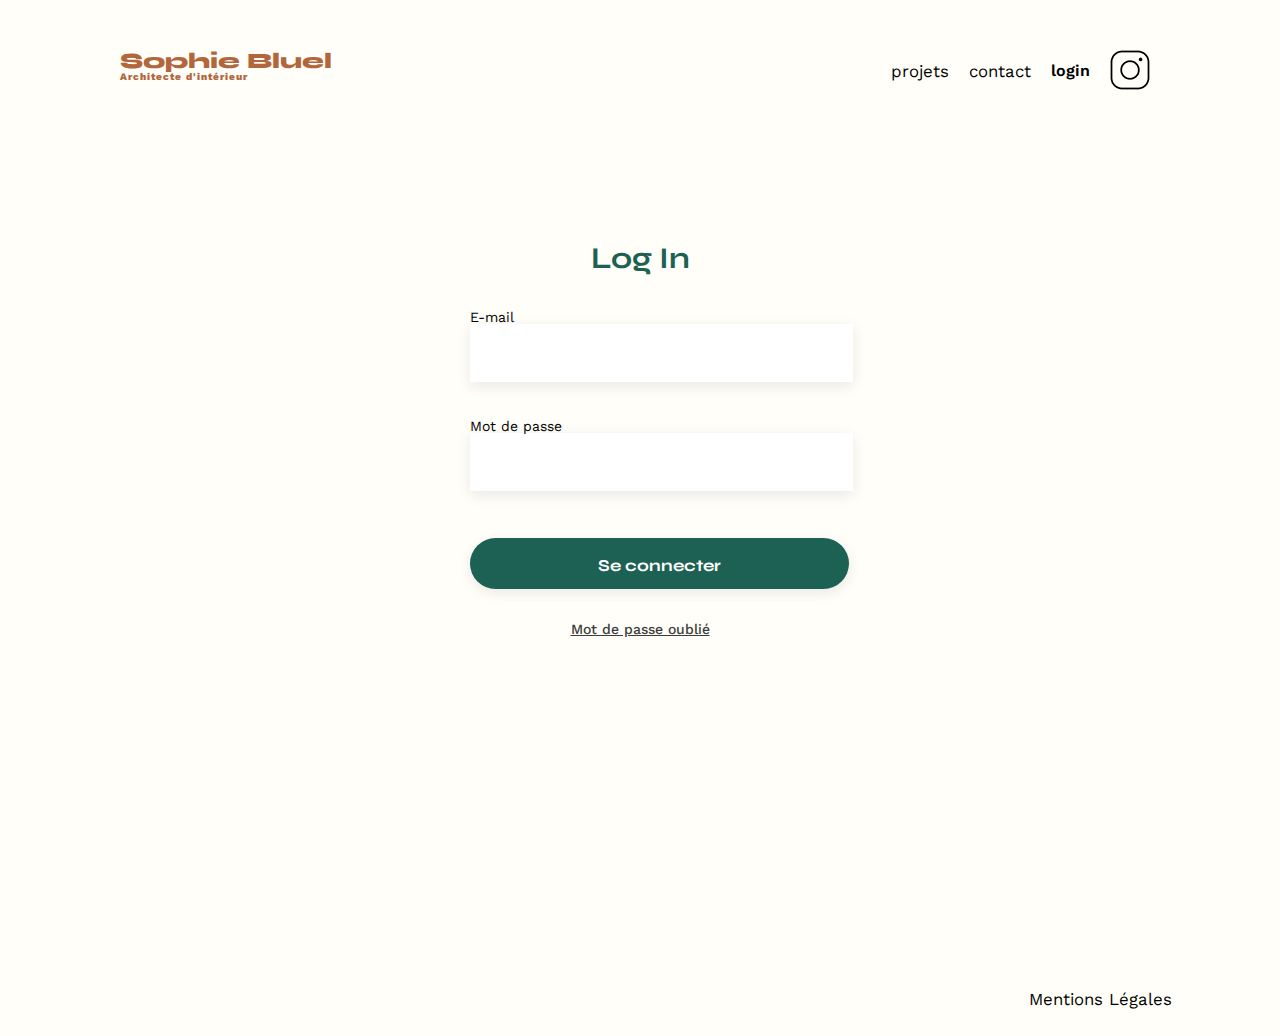
==== FrontEnd/login.html @ db6381c4 "initial commit" ====
<!DOCTYPE html>  
<html lang="fr">
<head>
	<meta charset="UTF-8">
	<title>Sophie Bluel - Architecte d'intérieur</title>
	<meta name="viewport" content="width=device-width, initial-scale=1.0">
	<link rel="preconnect" href="https://fonts.googleapis.com">
	<link rel="preconnect" href="https://fonts.gstatic.com" crossorigin>
	<link href="https://fonts.googleapis.com/css2?family=Syne:wght@700;800&family=Work+Sans&display=swap" rel="stylesheet">
	<meta name="description" content="">
	<link rel="stylesheet" href="./assets/style.css">
	<script src="login.js" defer></script>
</head>
<body>
<header>
	<h1><a href="index.html">Sophie Bluel</a> <span>Architecte d'intérieur</span></h1>
	<nav>
		<ul>
			<li><a href="index.html">projets</a></li>
			<li>contact</li>
			<li id="loginLink">login</li>
			<li><img src="./assets/icons/instagram.png" alt="Instagram"></li>
		</ul>
	</nav>
</header>
<main>
	<section id="login">
		<h2>Log In</h2>
        <label for="email">E-mail</label>
		<input type="email" name="email" id="email">
        <label for="password">Mot de passe</label>
        <input type="password" name="password" id="password">
		<span id="login_error"></span>
        <input type="submit" id="se_connecter" value="Se connecter">
        <a href="">Mot de passe oublié</a>
			
	</section>
	
</main>

<footer>
	<nav>
		<ul>
			<li>Mentions Légales</li>
		</ul>
	</nav>
</footer>
</body>
</html>
---- FrontEnd/assets/style.css ----
/* http://meyerweb.com/eric/tools/css/reset/
   v2.0 | 20110126
   License: none (public domain)
*/ 
 
html, body, div, span, applet, object, iframe,
h1, h2, h3, h4, h5, h6, p, blockquote, pre,
a, abbr, acronym, address, big, cite, code,
del, dfn, em, img, ins, kbd, q, s, samp,
small, strike, strong, sub, sup, tt, var,
b, u, i, center,
dl, dt, dd, ol, ul, li,
fieldset, form, label, legend,
table, caption, tbody, tfoot, thead, tr, th, td,
article, aside, canvas, details, embed,
figure, figcaption, footer, header, hgroup,
menu, nav, output, ruby, section, summary,
time, mark, audio, video {
	margin: 0;
	padding: 0;
	border: 0;
	font-size: 100%;
	font: inherit;
	vertical-align: baseline;
	background-color: #FFFEF8;
}
/* HTML5 display-role reset for older browsers */
article, aside, details, figcaption, figure,
footer, header, hgroup, menu, nav, section {
	display: block;
}
body {
	line-height: 1;
}
ol, ul {
	list-style: none;
}
blockquote, q {
	quotes: none;
}
blockquote:before, blockquote:after,
q:before, q:after {
	content: '';
	content: none;
}
table {
	border-collapse: collapse;
	border-spacing: 0;
}
/** end reset css**/
body {
	max-width: 1140px;
	margin:auto;
	font-family: 'Work Sans' ;
	font-size: 14px;
}
header {
	display: flex;
	justify-content: space-between;
	margin: 50px;
	
}
section {
	margin: 50px 0
}

h1, h1 a{
	display: flex;
	flex-direction: column;
	font-family: 'Syne';
	font-size: 22px;
	font-weight: 800;
	color: #B1663C;
	text-decoration: none;
}

h1 > span {
	font-family: 'Work Sans';
	font-size:10px;
	letter-spacing: 0.1em;
;
}

h2{
	font-family: 'Syne';
	font-weight: 700;
	font-size: 30px;
	color: #1D6154
}
nav ul {
	display: flex;
	align-items: center;
	list-style-type: none;

}
nav li {
	padding: 0 10px;
	font-size: 1.2em;
}

li:hover {
	color: #B1663C;
}
#introduction {
	display: flex;
	align-items: center;
}
#introduction figure {
	flex: 1
}
#introduction img {
	display: block;
	margin: auto;
	width: 80%;
}

#introduction article {
	flex: 1
}
#introduction h2 {
	margin-bottom: 1em;
}

#introduction p {
	margin-bottom: 0.5em;
}
#portfolio h2 {
	text-align: center;
	margin-bottom: 1em;
}
.gallery {
	width: 100%;
	display: grid;
	grid-template-columns: 1fr 1fr 1fr;
	grid-column-gap: 20px;
	grid-row-gap: 20px;
}

.gallery img {
	width: 100%;

}
#contact {
	width: 50%;
margin: auto;
}
#contact > * {
	text-align: center;

}
#contact h2{
	margin-bottom: 20px;
}
#contact form {
	text-align: left;
	margin-top:30px;
	display: flex;
	flex-direction: column;
}

#contact input {
	height: 50px;
	font-size: 1.2em;
	border: none;
	box-shadow: 0px 4px 14px rgba(0, 0, 0, 0.09);
}
#contact label {
	margin: 2em 0 1em 0;
}
#contact textarea {
	border: none;
	box-shadow: 0px 4px 14px rgba(0, 0, 0, 0.09);
}

input[type="submit"]{
	font-family: 'Syne';
	font-weight: 700;
	color: white;
	background-color: #1D6154;
	margin : 2em auto ;
	width: 180px;
	text-align: center;
	border-radius: 60px ;
}

footer nav ul {
	display: flex;
	justify-content: flex-end;
	margin: 2em
}

.filter {
	display: flex;
	flex-direction: row;
	gap: 20px;
	justify-content: center;	
}

.filter a {
	display: flex;
	justify-content: center;
    align-items: center;
    flex-wrap: wrap;
	font-size: 16px;
	margin-left: 5px;
	border-radius: 60px;
	border: 1px solid #1D6154;
	font-weight: 700;
	height: 37px;
	padding: 0 10px 0 10px;
	margin-bottom: 51px;
	font-family: 'Syne';
	text-decoration: none;
	color: #1D6154;
	cursor: pointer;
}

.filter .selected {
	background: #1D6154;
	color: #FFF;
}

#login h2 {
	margin-top: 150px;
	display: flex;
	justify-content: center;
}

#login label {
	display: flex;
	margin-left: 400px;
	margin-top: 37px;
}

#login input {
	display: flex;
	padding-top: 6px;
	margin-left: 400px;
	height: 50px;
	font-size: 1.2em;
	border: none;
	box-shadow: 0px 4px 14px rgba(0, 0, 0, 0.09);
	width: 379px;
	height: 51px;
}

#login #se_connecter {
	margin-top: 47px;
	display: flex;
	align-items: center;
	justify-content: center;
	cursor: pointer;
}

#login a {
	display: flex;
	justify-content: center;
	color: #3d3d3d;
	font-weight: 500;
	margin-bottom: 355px;
}

header ul a {
	text-decoration: none;
	color: black;
}

#loginLink {
	font-size: 16px;
	font-weight: 600;
}

#login_error {
	padding-top: 47px;
	display: flex;
	align-items: center;
	justify-content: center;
	color: #B1663C;
	font-size: 16px;
	font-weight: 800;
	display: none;
}

.bandeau_edition {
	display: flex;
	justify-content: center;
	align-items: center;
	height: 50px;
	background-color: black;
	color: white;
	width: 100%;
	position: fixed;
	top: 0;
	left: 0;
	margin-bottom: 50px;
}

.bandeau_edition .fa-regular {
	background-color: black;
	color: white;
	display: flex;
	justify-content: center;
	margin-right: 11px;
}

#edition {
	display: none;
}

h2 #modif_projet {
	color : black;
	font-size: 14px;
	font-weight: 400;
	margin-left: 31px;
	display: none;
	text-decoration: none;
	font-family: 'Work Sans';
}

#modif_projet .fa-regular {
	margin-right: 10px;
}


/**MODALE**/
#modal1, #modal2 {
	position: fixed;
	left: 0;
	top: 0;
	width: 100%;
	height: 100%;
	background: rgba(0,0,0,0.3);
	display: flex;
	align-items: center;
	justify-content: center;
}

.modal-wrapper,.modal-wrapper-new  {
	display: flex;
	justify-content: end;
	width: 630px;
	height: 688px;
	border-radius: 10px;
	background-color: white;
	flex-direction: column;
	justify-content: flex-start;
	margin-top: 10px;
}


.title {
    width: 100%;
    height: 40px;
	background-color: white;
}

.js-modal-close-new {
	background-color: white;
	border: none;
	margin-top: 26px;
	margin-right: 30px;
	position: absolute;
	cursor: pointer;
	font-size: 18px;
}

.top1 {
	display: flex;
	justify-content: flex-end;
	margin-top: 10px;
	background-color: white;
}

.js-modal-close-1 {
	background-color: white;
	border: none;
	margin-top: 26px;
	margin-right: 30px;
	cursor: pointer;
	font-size: 18px;
}

.js-modal-close-new {
	position:relative;
}

.modal-wrapper h3 {
	position: absolute;
	height: 30px;
	margin-top: 10px;
	display: flex;
	justify-content: center;
	font-size: 26px;
	width: 630px;
	background-color: white;
}

.modal-wrapper-new h3{
	justify-content: center;
	font-size: 26px;
	width: 630px;
	display: flex;
	margin-top: 10px;
	background-color: white;
}

.modal-gallery {
	padding: 1px 99px 36px 105px;
	display: grid;
	grid-template-columns: repeat(5, 1fr);
	column-gap: 9px;
	border-radius: 10px;
	background-color: white;
}

.modal-gallery figure {
	position: relative;
	Width: 78.63px;
	Height: 139.87px;
	background-color: white;
}
.modal-gallery img{
	width: 76.61px;
	height: 102.57px;
	margin-top: 35px;
}

.modal-gallery figcaption{
	display:none;
}

.fa-trash-can {
	display: flex;
	justify-content: center;
	align-items: center;
	font-size: 9px;
	color: white;
	width: 17px;
	height: 17px;
	background-color: black;
	border-radius: 2px;
	position: relative;
	bottom: 98px;
	left: 54.14px;
	cursor: pointer;
}

#separation1 {
	display: flex;
	background-color: #b3b3b3;
	height: 1px;
	width: 420px;
	margin-left: 105px;
}

#separation2 {
	display: flex;
	background-color: #b3b3b3;
	height: 1px;
	width: 420px;
	margin-top: 47px;
	}

#ajout_projet {
	display: flex;
	justify-content: center;
	align-items: center;
	margin-top: 38px;
	margin-left: 195px;
	background: #1D6154;
	border-radius: 60px;
	color: white;
	font-family: 'Syne';
	font-weight: 700;
	font-size: 14px;
	border: none;
	width: 237px;
	height: 36px;
	cursor: pointer;
	text-decoration: none;
}

.modal-back {
	background-color: white;
	border: none;
	margin-top: 26px;
	margin-left: 30px;
	height: 24px;
}

.top {
	display:flex;
	justify-content: space-between;
	margin-top: 10px;
	background-color: white;
}

.modal-back .fa-solid {
	display: flex;
	cursor: pointer;
	font-size: 21px;
	background-color: white;
}

.modal-new-photo {
	display: flex;
	width: 420px;
	height: 169px;
	margin: 36px 0 9px 0;
	background-color: #E8F1F7;
	border-radius: 3px;
	margin-bottom: 30px;
	flex-direction: column;
	align-items: center;
}

.modal-new-photo-form {
	display: flex;
	width: 420px;
	flex-direction: column;
	background-color: white;
}

.form {
	width: 630px;
	display: flex;
	justify-content: center;
	align-items: center;
	flex-direction: column;
	background-color: white;
}

.input-titre {
	margin-top: 10px;
	margin-bottom: 21px;
	height: 51px;
	border: none;
	box-shadow: 0px 4px 14px rgba(0, 0, 0, 0.09);
	background-color: white;
}

.select-category {
	margin-top: 10px;
	height: 51px;
	border: none;
	box-shadow: 0px 4px 14px rgba(0, 0, 0, 0.09);
	background-color: white;
}

.button-submit {
	margin-top: 32px;
	border-radius: 60px;
	border: none;
	height: 36px;
	width: 237px;
	color: white;
	background-color: #A7A7A7;
	margin-left: 80px;
	font-family: "Syne";
	font-size: 14px;
}

.modal-new-photo-form label,
.modal-new-photo-form div,
.top div,
.top i {
	background-color: white;
}

.fa-image {
	font-size: 76px;
	color: #B9C5CC;
	display: flex;
	justify-content: center;
	margin-top: 13px;
	width: 100%;
	background-color: #E8F1F6;
}

.button-add-photo {
	border-radius: 60px;
	background-color: #CBD6DC;
	border: none;
	height: 36px;
	width: 173px;
	color: #306685;
	font-size: 14px;
	margin-top: 6px;
	cursor: pointer;
}

.precision {
	background-color: #E8F1F7;
	font-size: 10px;
	display: flex;
	justify-content: center;
	margin-top: 7px;
	font-family: "Work Sans";
}

.picture-selection{
	background-color: #E8F1F6;
}

#picture-preview {
	display: none;
	max-width: 129px;
	max-height: 193px;
}
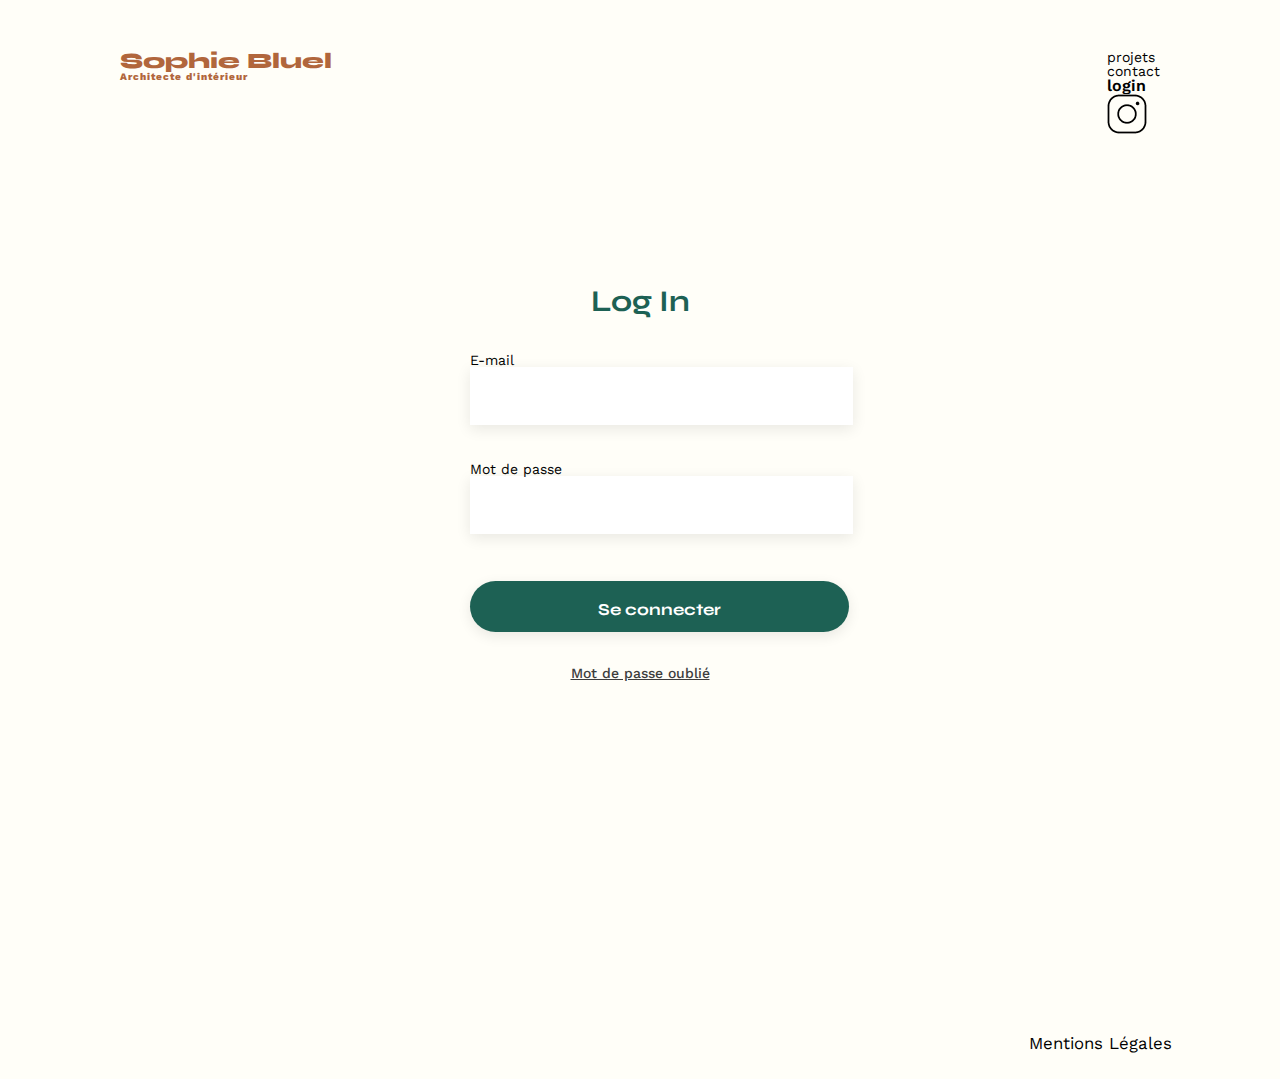
==== commit b28fcee6: "last" ====
--- a/FrontEnd/login.html
+++ b/FrontEnd/login.html
@@ -1,49 +1,58 @@
 <!DOCTYPE html>  
 <html lang="fr">
 <head>
-	<meta charset="UTF-8">
-	<title>Sophie Bluel - Architecte d'intérieur</title>
-	<meta name="viewport" content="width=device-width, initial-scale=1.0">
-	<link rel="preconnect" href="https://fonts.googleapis.com">
+	<meta charset="UTF-8"> 
+	<title>Sophie Bluel - Architecte d'intérieur</title> 
+	<meta name="viewport" content="width=device-width, initial-scale=1.0"> 
+		<link rel="preconnect" href="https://fonts.googleapis.com">
 	<link rel="preconnect" href="https://fonts.gstatic.com" crossorigin>
-	<link href="https://fonts.googleapis.com/css2?family=Syne:wght@700;800&family=Work+Sans&display=swap" rel="stylesheet">
-	<meta name="description" content="">
+	
+		<link href="https://fonts.googleapis.com/css2?family=Syne:wght@700;800&family=Work+Sans&display=swap" rel="stylesheet">
+	
+		<meta name="description" content="">
+	
+	
 	<link rel="stylesheet" href="./assets/style.css">
+	
+	<!-- Inclusion du script JavaScript pour la gestion du login avec l'attribut defer pour le charger après le contenu HTML -->
 	<script src="login.js" defer></script>
 </head>
 <body>
-<header>
-	<h1><a href="index.html">Sophie Bluel</a> <span>Architecte d'intérieur</span></h1>
-	<nav>
-		<ul>
-			<li><a href="index.html">projets</a></li>
-			<li>contact</li>
-			<li id="loginLink">login</li>
-			<li><img src="./assets/icons/instagram.png" alt="Instagram"></li>
-		</ul>
-	</nav>
-</header>
-<main>
-	<section id="login">
-		<h2>Log In</h2>
-        <label for="email">E-mail</label>
-		<input type="email" name="email" id="email">
-        <label for="password">Mot de passe</label>
-        <input type="password" name="password" id="password">
-		<span id="login_error"></span>
-        <input type="submit" id="se_connecter" value="Se connecter">
-        <a href="">Mot de passe oublié</a>
+	<!-- En-tête de la page contenant le titre et le menu de navigation -->
+	<header>
+		<h1><a href="index.html">Sophie Bluel</a> <span>Architecte d'intérieur</span></h1> 
+			<ul>
+				<li><a href="index.html">projets</a></li> 
+				<li>contact</li> 
+				<li id="loginLink">login</li> 
+				<li><img src="./assets/icons/instagram.png" alt="Instagram"></li> 
+			</ul>
+		</nav>
+	</header>
+
+	<main>
+		<!-- Section de connexion -->
+		<section id="login">
+			<h2>Log In</h2> 
+			<label for="email">E-mail</label> 
+			<input type="email" name="email" id="email"> 
 			
-	</section>
-	
-</main>
+			<label for="password">Mot de passe</label> 
+			<input type="password" name="password" id="password"> 
+			
+			<span id="login_error"></span> 
+			
+			<input type="submit" id="se_connecter" value="Se connecter">
+			<a href="">Mot de passe oublié</a>
+		</section>
+	</main>
 
-<footer>
-	<nav>
-		<ul>
-			<li>Mentions Légales</li>
-		</ul>
-	</nav>
-</footer>
+		<footer>
+		<nav>
+			<ul>
+				<li>Mentions Légales</li> 
+			</ul>
+		</nav>
+	</footer>
 </body>
-</html>+</html>
--- a/FrontEnd/assets/style.css
+++ b/FrontEnd/assets/style.css
@@ -1,609 +1,686 @@
 /* http://meyerweb.com/eric/tools/css/reset/
    v2.0 | 20110126
    License: none (public domain)
-*/ 
- 
-html, body, div, span, applet, object, iframe,
-h1, h2, h3, h4, h5, h6, p, blockquote, pre,
-a, abbr, acronym, address, big, cite, code,
-del, dfn, em, img, ins, kbd, q, s, samp,
-small, strike, strong, sub, sup, tt, var,
-b, u, i, center,
-dl, dt, dd, ol, ul, li,
-fieldset, form, label, legend,
-table, caption, tbody, tfoot, thead, tr, th, td,
-article, aside, canvas, details, embed,
-figure, figcaption, footer, header, hgroup,
-menu, nav, output, ruby, section, summary,
-time, mark, audio, video {
-	margin: 0;
-	padding: 0;
-	border: 0;
-	font-size: 100%;
-	font: inherit;
-	vertical-align: baseline;
-	background-color: #FFFEF8;
+*/
+
+html,
+body,
+div,
+span,
+applet,
+object,
+iframe,
+h1,
+h2,
+h3,
+h4,
+h5,
+h6,
+p,
+blockquote,
+pre,
+a,
+abbr,
+acronym,
+address,
+big,
+cite,
+code,
+del,
+dfn,
+em,
+img,
+ins,
+kbd,
+q,
+s,
+samp,
+small,
+strike,
+strong,
+sub,
+sup,
+tt,
+var,
+b,
+u,
+i,
+center,
+dl,
+dt,
+dd,
+ol,
+ul,
+li,
+fieldset,
+form,
+label,
+legend,
+table,
+caption,
+tbody,
+tfoot,
+thead,
+tr,
+th,
+td,
+article,
+aside,
+canvas,
+details,
+embed,
+figure,
+figcaption,
+footer,
+header,
+hgroup,
+menu,
+nav,
+output,
+ruby,
+section,
+summary,
+time,
+mark,
+audio,
+video {
+  margin: 0;
+  padding: 0;
+  border: 0;
+  font-size: 100%;
+  font: inherit;
+  vertical-align: baseline;
+  background-color: #fffef8;
 }
 /* HTML5 display-role reset for older browsers */
-article, aside, details, figcaption, figure,
-footer, header, hgroup, menu, nav, section {
-	display: block;
+article,
+aside,
+details,
+figcaption,
+figure,
+footer,
+header,
+hgroup,
+menu,
+nav,
+section {
+  display: block;
 }
 body {
-	line-height: 1;
-}
-ol, ul {
-	list-style: none;
-}
-blockquote, q {
-	quotes: none;
-}
-blockquote:before, blockquote:after,
-q:before, q:after {
-	content: '';
-	content: none;
+  line-height: 1;
+}
+ol,
+ul {
+  list-style: none;
+}
+blockquote,
+q {
+  quotes: none;
+}
+blockquote:before,
+blockquote:after,
+q:before,
+q:after {
+  content: "";
+  content: none;
 }
 table {
-	border-collapse: collapse;
-	border-spacing: 0;
+  border-collapse: collapse;
+  border-spacing: 0;
 }
 /** end reset css**/
 body {
-	max-width: 1140px;
-	margin:auto;
-	font-family: 'Work Sans' ;
-	font-size: 14px;
+  max-width: 1140px;
+  margin: auto;
+  font-family: "Work Sans";
+  font-size: 14px;
 }
 header {
-	display: flex;
-	justify-content: space-between;
-	margin: 50px;
-	
+  display: flex;
+  justify-content: space-between;
+  margin: 50px;
 }
 section {
-	margin: 50px 0
-}
-
-h1, h1 a{
-	display: flex;
-	flex-direction: column;
-	font-family: 'Syne';
-	font-size: 22px;
-	font-weight: 800;
-	color: #B1663C;
-	text-decoration: none;
+  margin: 50px 0;
+}
+
+h1,
+h1 a {
+  display: flex;
+  flex-direction: column;
+  font-family: "Syne";
+  font-size: 22px;
+  font-weight: 800;
+  color: #b1663c;
+  text-decoration: none;
 }
 
 h1 > span {
-	font-family: 'Work Sans';
-	font-size:10px;
-	letter-spacing: 0.1em;
-;
-}
-
-h2{
-	font-family: 'Syne';
-	font-weight: 700;
-	font-size: 30px;
-	color: #1D6154
+  font-family: "Work Sans";
+  font-size: 10px;
+  letter-spacing: 0.1em;
+}
+
+h2 {
+  font-family: "Syne";
+  font-weight: 700;
+  font-size: 30px;
+  color: #1d6154;
 }
 nav ul {
-	display: flex;
-	align-items: center;
-	list-style-type: none;
-
+  display: flex;
+  align-items: center;
+  list-style-type: none;
 }
 nav li {
-	padding: 0 10px;
-	font-size: 1.2em;
+  padding: 0 10px;
+  font-size: 1.2em;
 }
 
 li:hover {
-	color: #B1663C;
+  color: #b1663c;
 }
 #introduction {
-	display: flex;
-	align-items: center;
+  display: flex;
+  align-items: center;
 }
 #introduction figure {
-	flex: 1
+  flex: 1;
 }
 #introduction img {
-	display: block;
-	margin: auto;
-	width: 80%;
+  display: block;
+  margin: auto;
+  width: 80%;
 }
 
 #introduction article {
-	flex: 1
+  flex: 1;
 }
 #introduction h2 {
-	margin-bottom: 1em;
+  margin-bottom: 1em;
 }
 
 #introduction p {
-	margin-bottom: 0.5em;
+  margin-bottom: 0.5em;
 }
 #portfolio h2 {
-	text-align: center;
-	margin-bottom: 1em;
+  text-align: center;
+  margin-bottom: 1em;
 }
 .gallery {
-	width: 100%;
-	display: grid;
-	grid-template-columns: 1fr 1fr 1fr;
-	grid-column-gap: 20px;
-	grid-row-gap: 20px;
+  width: 100%;
+  display: grid;
+  grid-template-columns: 1fr 1fr 1fr;
+  grid-column-gap: 20px;
+  grid-row-gap: 20px;
 }
 
 .gallery img {
-	width: 100%;
-
+  width: 100%;
 }
 #contact {
-	width: 50%;
-margin: auto;
+  width: 50%;
+  margin: auto;
 }
 #contact > * {
-	text-align: center;
-
-}
-#contact h2{
-	margin-bottom: 20px;
+  text-align: center;
+}
+#contact h2 {
+  margin-bottom: 20px;
 }
 #contact form {
-	text-align: left;
-	margin-top:30px;
-	display: flex;
-	flex-direction: column;
+  text-align: left;
+  margin-top: 30px;
+  display: flex;
+  flex-direction: column;
 }
 
 #contact input {
-	height: 50px;
-	font-size: 1.2em;
-	border: none;
-	box-shadow: 0px 4px 14px rgba(0, 0, 0, 0.09);
+  height: 50px;
+  font-size: 1.2em;
+  border: none;
+  box-shadow: 0px 4px 14px rgba(0, 0, 0, 0.09);
 }
 #contact label {
-	margin: 2em 0 1em 0;
+  margin: 2em 0 1em 0;
 }
 #contact textarea {
-	border: none;
-	box-shadow: 0px 4px 14px rgba(0, 0, 0, 0.09);
-}
-
-input[type="submit"]{
-	font-family: 'Syne';
-	font-weight: 700;
-	color: white;
-	background-color: #1D6154;
-	margin : 2em auto ;
-	width: 180px;
-	text-align: center;
-	border-radius: 60px ;
+  border: none;
+  box-shadow: 0px 4px 14px rgba(0, 0, 0, 0.09);
+}
+
+input[type="submit"] {
+  font-family: "Syne";
+  font-weight: 700;
+  color: white;
+  background-color: #1d6154;
+  margin: 2em auto;
+  width: 180px;
+  text-align: center;
+  border-radius: 60px;
 }
 
 footer nav ul {
-	display: flex;
-	justify-content: flex-end;
-	margin: 2em
+  display: flex;
+  justify-content: flex-end;
+  margin: 2em;
 }
 
 .filter {
-	display: flex;
-	flex-direction: row;
-	gap: 20px;
-	justify-content: center;	
+  display: flex;
+  flex-direction: row;
+  gap: 20px;
+  justify-content: center;
 }
 
 .filter a {
-	display: flex;
-	justify-content: center;
-    align-items: center;
-    flex-wrap: wrap;
-	font-size: 16px;
-	margin-left: 5px;
-	border-radius: 60px;
-	border: 1px solid #1D6154;
-	font-weight: 700;
-	height: 37px;
-	padding: 0 10px 0 10px;
-	margin-bottom: 51px;
-	font-family: 'Syne';
-	text-decoration: none;
-	color: #1D6154;
-	cursor: pointer;
+  display: flex;
+  justify-content: center;
+  align-items: center;
+  flex-wrap: wrap;
+  font-size: 16px;
+  margin-left: 5px;
+  border-radius: 60px;
+  border: 1px solid #1d6154;
+  font-weight: 700;
+  height: 37px;
+  padding: 0 10px 0 10px;
+  margin-bottom: 51px;
+  font-family: "Syne";
+  text-decoration: none;
+  color: #1d6154;
+  cursor: pointer;
 }
 
 .filter .selected {
-	background: #1D6154;
-	color: #FFF;
+  background: #1d6154;
+  color: #fff;
 }
 
 #login h2 {
-	margin-top: 150px;
-	display: flex;
-	justify-content: center;
+  margin-top: 150px;
+  display: flex;
+  justify-content: center;
 }
 
 #login label {
-	display: flex;
-	margin-left: 400px;
-	margin-top: 37px;
+  display: flex;
+  margin-left: 400px;
+  margin-top: 37px;
 }
 
 #login input {
-	display: flex;
-	padding-top: 6px;
-	margin-left: 400px;
-	height: 50px;
-	font-size: 1.2em;
-	border: none;
-	box-shadow: 0px 4px 14px rgba(0, 0, 0, 0.09);
-	width: 379px;
-	height: 51px;
+  display: flex;
+  padding-top: 6px;
+  margin-left: 400px;
+  height: 50px;
+  font-size: 1.2em;
+  border: none;
+  box-shadow: 0px 4px 14px rgba(0, 0, 0, 0.09);
+  width: 379px;
+  height: 51px;
 }
 
 #login #se_connecter {
-	margin-top: 47px;
-	display: flex;
-	align-items: center;
-	justify-content: center;
-	cursor: pointer;
+  margin-top: 47px;
+  display: flex;
+  align-items: center;
+  justify-content: center;
+  cursor: pointer;
 }
 
 #login a {
-	display: flex;
-	justify-content: center;
-	color: #3d3d3d;
-	font-weight: 500;
-	margin-bottom: 355px;
+  display: flex;
+  justify-content: center;
+  color: #3d3d3d;
+  font-weight: 500;
+  margin-bottom: 355px;
 }
 
 header ul a {
-	text-decoration: none;
-	color: black;
+  text-decoration: none;
+  color: black;
 }
 
 #loginLink {
-	font-size: 16px;
-	font-weight: 600;
+  font-size: 16px;
+  font-weight: 600;
 }
 
 #login_error {
-	padding-top: 47px;
-	display: flex;
-	align-items: center;
-	justify-content: center;
-	color: #B1663C;
-	font-size: 16px;
-	font-weight: 800;
-	display: none;
+  padding-top: 47px;
+  display: flex;
+  align-items: center;
+  justify-content: center;
+  color: #b1663c;
+  font-size: 16px;
+  font-weight: 800;
+  display: none;
 }
 
 .bandeau_edition {
-	display: flex;
-	justify-content: center;
-	align-items: center;
-	height: 50px;
-	background-color: black;
-	color: white;
-	width: 100%;
-	position: fixed;
-	top: 0;
-	left: 0;
-	margin-bottom: 50px;
+  display: flex;
+  justify-content: center;
+  align-items: center;
+  height: 50px;
+  background-color: black;
+  color: white;
+  width: 100%;
+  position: fixed;
+  top: 0;
+  left: 0;
+  margin-bottom: 50px;
 }
 
 .bandeau_edition .fa-regular {
-	background-color: black;
-	color: white;
-	display: flex;
-	justify-content: center;
-	margin-right: 11px;
+  background-color: black;
+  color: white;
+  display: flex;
+  justify-content: center;
+  margin-right: 11px;
 }
 
 #edition {
-	display: none;
+  display: none;
 }
 
 h2 #modif_projet {
-	color : black;
-	font-size: 14px;
-	font-weight: 400;
-	margin-left: 31px;
-	display: none;
-	text-decoration: none;
-	font-family: 'Work Sans';
+  color: black;
+  font-size: 14px;
+  font-weight: 400;
+  margin-left: 31px;
+  display: none;
+  text-decoration: none;
+  font-family: "Work Sans";
 }
 
 #modif_projet .fa-regular {
-	margin-right: 10px;
-}
-
+  margin-right: 10px;
+}
 
 /**MODALE**/
-#modal1, #modal2 {
-	position: fixed;
-	left: 0;
-	top: 0;
-	width: 100%;
-	height: 100%;
-	background: rgba(0,0,0,0.3);
-	display: flex;
-	align-items: center;
-	justify-content: center;
-}
-
-.modal-wrapper,.modal-wrapper-new  {
-	display: flex;
-	justify-content: end;
-	width: 630px;
-	height: 688px;
-	border-radius: 10px;
-	background-color: white;
-	flex-direction: column;
-	justify-content: flex-start;
-	margin-top: 10px;
-}
-
+#modal1,
+#modal2 {
+  position: fixed;
+  left: 0;
+  top: 0;
+  width: 100%;
+  height: 100%;
+  background: rgba(0, 0, 0, 0.3);
+  display: flex;
+  align-items: center;
+  justify-content: center;
+}
+
+.modal-wrapper,
+.modal-wrapper-new {
+  display: flex;
+  justify-content: end;
+  width: 630px;
+  height: 688px;
+  border-radius: 10px;
+  background-color: white;
+  flex-direction: column;
+  justify-content: flex-start;
+  margin-top: 10px;
+}
 
 .title {
-    width: 100%;
-    height: 40px;
-	background-color: white;
+  width: 100%;
+  height: 40px;
+  background-color: white;
 }
 
 .js-modal-close-new {
-	background-color: white;
-	border: none;
-	margin-top: 26px;
-	margin-right: 30px;
-	position: absolute;
-	cursor: pointer;
-	font-size: 18px;
+  background-color: white;
+  border: none;
+  margin-top: 26px;
+  margin-right: 30px;
+  position: absolute;
+  cursor: pointer;
+  font-size: 18px;
 }
 
 .top1 {
-	display: flex;
-	justify-content: flex-end;
-	margin-top: 10px;
-	background-color: white;
+  display: flex;
+  justify-content: flex-end;
+  margin-top: 10px;
+  background-color: white;
 }
 
 .js-modal-close-1 {
-	background-color: white;
-	border: none;
-	margin-top: 26px;
-	margin-right: 30px;
-	cursor: pointer;
-	font-size: 18px;
+  background-color: white;
+  border: none;
+  margin-top: 26px;
+  margin-right: 30px;
+  cursor: pointer;
+  font-size: 18px;
 }
 
 .js-modal-close-new {
-	position:relative;
+  position: relative;
 }
 
 .modal-wrapper h3 {
-	position: absolute;
-	height: 30px;
-	margin-top: 10px;
-	display: flex;
-	justify-content: center;
-	font-size: 26px;
-	width: 630px;
-	background-color: white;
-}
-
-.modal-wrapper-new h3{
-	justify-content: center;
-	font-size: 26px;
-	width: 630px;
-	display: flex;
-	margin-top: 10px;
-	background-color: white;
+  position: absolute;
+  height: 30px;
+  margin-top: 10px;
+  display: flex;
+  justify-content: center;
+  font-size: 26px;
+  width: 630px;
+  background-color: white;
+}
+
+.modal-wrapper-new h3 {
+  justify-content: center;
+  font-size: 26px;
+  width: 630px;
+  display: flex;
+  margin-top: 10px;
+  background-color: white;
 }
 
 .modal-gallery {
-	padding: 1px 99px 36px 105px;
-	display: grid;
-	grid-template-columns: repeat(5, 1fr);
-	column-gap: 9px;
-	border-radius: 10px;
-	background-color: white;
+  padding: 1px 99px 36px 105px;
+  display: grid;
+  grid-template-columns: repeat(5, 1fr);
+  column-gap: 9px;
+  border-radius: 10px;
+  background-color: white;
 }
 
 .modal-gallery figure {
-	position: relative;
-	Width: 78.63px;
-	Height: 139.87px;
-	background-color: white;
-}
-.modal-gallery img{
-	width: 76.61px;
-	height: 102.57px;
-	margin-top: 35px;
-}
-
-.modal-gallery figcaption{
-	display:none;
+  position: relative;
+  width: 78.63px;
+  height: 139.87px;
+  background-color: white;
+}
+.modal-gallery img {
+  width: 76.61px;
+  height: 102.57px;
+  margin-top: 35px;
+}
+
+.modal-gallery figcaption {
+  display: none;
 }
 
 .fa-trash-can {
-	display: flex;
-	justify-content: center;
-	align-items: center;
-	font-size: 9px;
-	color: white;
-	width: 17px;
-	height: 17px;
-	background-color: black;
-	border-radius: 2px;
-	position: relative;
-	bottom: 98px;
-	left: 54.14px;
-	cursor: pointer;
+  display: flex;
+  justify-content: center;
+  align-items: center;
+  font-size: 9px;
+  color: white;
+  width: 17px;
+  height: 17px;
+  background-color: black;
+  border-radius: 2px;
+  position: relative;
+  bottom: 98px;
+  left: 54.14px;
+  cursor: pointer;
 }
 
 #separation1 {
-	display: flex;
-	background-color: #b3b3b3;
-	height: 1px;
-	width: 420px;
-	margin-left: 105px;
+  display: flex;
+  background-color: #b3b3b3;
+  height: 1px;
+  width: 420px;
+  margin-left: 105px;
 }
 
 #separation2 {
-	display: flex;
-	background-color: #b3b3b3;
-	height: 1px;
-	width: 420px;
-	margin-top: 47px;
-	}
+  display: flex;
+  background-color: #b3b3b3;
+  height: 1px;
+  width: 420px;
+  margin-top: 47px;
+}
 
 #ajout_projet {
-	display: flex;
-	justify-content: center;
-	align-items: center;
-	margin-top: 38px;
-	margin-left: 195px;
-	background: #1D6154;
-	border-radius: 60px;
-	color: white;
-	font-family: 'Syne';
-	font-weight: 700;
-	font-size: 14px;
-	border: none;
-	width: 237px;
-	height: 36px;
-	cursor: pointer;
-	text-decoration: none;
+  display: flex;
+  justify-content: center;
+  align-items: center;
+  margin-top: 38px;
+  margin-left: 195px;
+  background: #1d6154;
+  border-radius: 60px;
+  color: white;
+  font-family: "Syne";
+  font-weight: 700;
+  font-size: 14px;
+  border: none;
+  width: 237px;
+  height: 36px;
+  cursor: pointer;
+  text-decoration: none;
 }
 
 .modal-back {
-	background-color: white;
-	border: none;
-	margin-top: 26px;
-	margin-left: 30px;
-	height: 24px;
+  background-color: white;
+  border: none;
+  margin-top: 26px;
+  margin-left: 30px;
+  height: 24px;
 }
 
 .top {
-	display:flex;
-	justify-content: space-between;
-	margin-top: 10px;
-	background-color: white;
+  display: flex;
+  justify-content: space-between;
+  margin-top: 10px;
+  background-color: white;
 }
 
 .modal-back .fa-solid {
-	display: flex;
-	cursor: pointer;
-	font-size: 21px;
-	background-color: white;
+  display: flex;
+  cursor: pointer;
+  font-size: 21px;
+  background-color: white;
 }
 
 .modal-new-photo {
-	display: flex;
-	width: 420px;
-	height: 169px;
-	margin: 36px 0 9px 0;
-	background-color: #E8F1F7;
-	border-radius: 3px;
-	margin-bottom: 30px;
-	flex-direction: column;
-	align-items: center;
+  display: flex;
+  width: 420px;
+  height: 169px;
+  margin: 36px 0 9px 0;
+  background-color: #e8f1f7;
+  border-radius: 3px;
+  margin-bottom: 30px;
+  flex-direction: column;
+  align-items: center;
 }
 
 .modal-new-photo-form {
-	display: flex;
-	width: 420px;
-	flex-direction: column;
-	background-color: white;
+  display: flex;
+  width: 420px;
+  flex-direction: column;
+  background-color: white;
 }
 
 .form {
-	width: 630px;
-	display: flex;
-	justify-content: center;
-	align-items: center;
-	flex-direction: column;
-	background-color: white;
+  width: 630px;
+  display: flex;
+  justify-content: center;
+  align-items: center;
+  flex-direction: column;
+  background-color: white;
 }
 
 .input-titre {
-	margin-top: 10px;
-	margin-bottom: 21px;
-	height: 51px;
-	border: none;
-	box-shadow: 0px 4px 14px rgba(0, 0, 0, 0.09);
-	background-color: white;
+  margin-top: 10px;
+  margin-bottom: 21px;
+  height: 51px;
+  border: none;
+  box-shadow: 0px 4px 14px rgba(0, 0, 0, 0.09);
+  background-color: white;
 }
 
 .select-category {
-	margin-top: 10px;
-	height: 51px;
-	border: none;
-	box-shadow: 0px 4px 14px rgba(0, 0, 0, 0.09);
-	background-color: white;
+  margin-top: 10px;
+  height: 51px;
+  border: none;
+  box-shadow: 0px 4px 14px rgba(0, 0, 0, 0.09);
+  background-color: white;
 }
 
 .button-submit {
-	margin-top: 32px;
-	border-radius: 60px;
-	border: none;
-	height: 36px;
-	width: 237px;
-	color: white;
-	background-color: #A7A7A7;
-	margin-left: 80px;
-	font-family: "Syne";
-	font-size: 14px;
+  margin-top: 32px;
+  border-radius: 60px;
+  border: none;
+  height: 36px;
+  width: 237px;
+  color: white;
+  background-color: #a7a7a7;
+  margin-left: 80px;
+  font-family: "Syne";
+  font-size: 14px;
 }
 
 .modal-new-photo-form label,
 .modal-new-photo-form div,
 .top div,
 .top i {
-	background-color: white;
+  background-color: white;
 }
 
 .fa-image {
-	font-size: 76px;
-	color: #B9C5CC;
-	display: flex;
-	justify-content: center;
-	margin-top: 13px;
-	width: 100%;
-	background-color: #E8F1F6;
+  font-size: 76px;
+  color: #b9c5cc;
+  display: flex;
+  justify-content: center;
+  margin-top: 13px;
+  width: 100%;
+  background-color: #e8f1f6;
 }
 
 .button-add-photo {
-	border-radius: 60px;
-	background-color: #CBD6DC;
-	border: none;
-	height: 36px;
-	width: 173px;
-	color: #306685;
-	font-size: 14px;
-	margin-top: 6px;
-	cursor: pointer;
+  border-radius: 60px;
+  background-color: #cbd6dc;
+  border: none;
+  height: 36px;
+  width: 173px;
+  color: #306685;
+  font-size: 14px;
+  margin-top: 6px;
+  cursor: pointer;
 }
 
 .precision {
-	background-color: #E8F1F7;
-	font-size: 10px;
-	display: flex;
-	justify-content: center;
-	margin-top: 7px;
-	font-family: "Work Sans";
-}
-
-.picture-selection{
-	background-color: #E8F1F6;
+  background-color: #e8f1f7;
+  font-size: 10px;
+  display: flex;
+  justify-content: center;
+  margin-top: 7px;
+  font-family: "Work Sans";
+}
+
+.picture-selection {
+  background-color: #e8f1f6;
 }
 
 #picture-preview {
-	display: none;
-	max-width: 129px;
-	max-height: 193px;
-}+  display: none;
+  max-width: 129px;
+  max-height: 193px;
+}
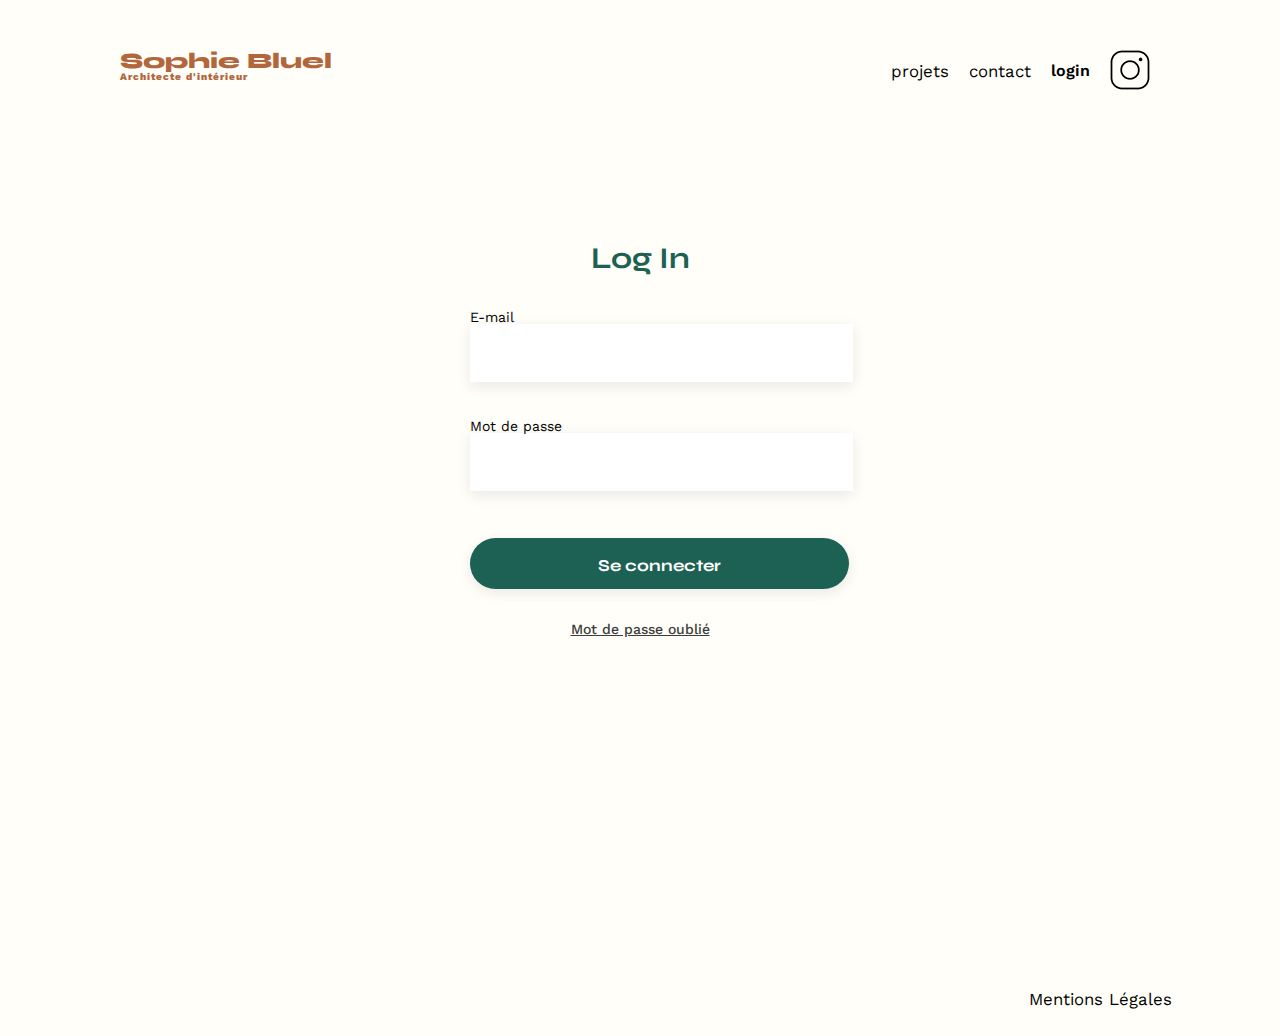
==== commit e7578cac: "menu de navigation" ====
--- a/FrontEnd/login.html
+++ b/FrontEnd/login.html
@@ -8,19 +8,14 @@
 	<link rel="preconnect" href="https://fonts.gstatic.com" crossorigin>
 	
 		<link href="https://fonts.googleapis.com/css2?family=Syne:wght@700;800&family=Work+Sans&display=swap" rel="stylesheet">
-	
 		<meta name="description" content="">
-	
-	
 	<link rel="stylesheet" href="./assets/style.css">
-	
-	<!-- Inclusion du script JavaScript pour la gestion du login avec l'attribut defer pour le charger après le contenu HTML -->
 	<script src="login.js" defer></script>
 </head>
 <body>
-	<!-- En-tête de la page contenant le titre et le menu de navigation -->
 	<header>
 		<h1><a href="index.html">Sophie Bluel</a> <span>Architecte d'intérieur</span></h1> 
+		<nav>
 			<ul>
 				<li><a href="index.html">projets</a></li> 
 				<li>contact</li> 
@@ -29,7 +24,6 @@
 			</ul>
 		</nav>
 	</header>
-
 	<main>
 		<!-- Section de connexion -->
 		<section id="login">
@@ -46,7 +40,6 @@
 			<a href="">Mot de passe oublié</a>
 		</section>
 	</main>
-
 		<footer>
 		<nav>
 			<ul>
--- a/FrontEnd/assets/style.css
+++ b/FrontEnd/assets/style.css
@@ -180,6 +180,7 @@
 li:hover {
   color: #b1663c;
 }
+/*INTRODUCTION*/
 #introduction {
   display: flex;
   align-items: center;
@@ -203,6 +204,7 @@
 #introduction p {
   margin-bottom: 0.5em;
 }
+/*STYLE POUR LA GALERIE*/
 #portfolio h2 {
   text-align: center;
   margin-bottom: 1em;
@@ -214,10 +216,10 @@
   grid-column-gap: 20px;
   grid-row-gap: 20px;
 }
-
 .gallery img {
   width: 100%;
 }
+/*SECTION CONTACT*/
 #contact {
   width: 50%;
   margin: auto;
@@ -371,7 +373,7 @@
   left: 0;
   margin-bottom: 50px;
 }
-
+/*Mode EDITION*/
 .bandeau_edition .fa-regular {
   background-color: black;
   color: white;
@@ -379,11 +381,9 @@
   justify-content: center;
   margin-right: 11px;
 }
-
 #edition {
   display: none;
 }
-
 h2 #modif_projet {
   color: black;
   font-size: 14px;
@@ -393,11 +393,9 @@
   text-decoration: none;
   font-family: "Work Sans";
 }
-
 #modif_projet .fa-regular {
   margin-right: 10px;
 }
-
 /**MODALE**/
 #modal1,
 #modal2 {
@@ -411,7 +409,6 @@
   align-items: center;
   justify-content: center;
 }
-
 .modal-wrapper,
 .modal-wrapper-new {
   display: flex;
@@ -424,13 +421,11 @@
   justify-content: flex-start;
   margin-top: 10px;
 }
-
 .title {
   width: 100%;
   height: 40px;
   background-color: white;
 }
-
 .js-modal-close-new {
   background-color: white;
   border: none;
@@ -440,14 +435,12 @@
   cursor: pointer;
   font-size: 18px;
 }
-
 .top1 {
   display: flex;
   justify-content: flex-end;
   margin-top: 10px;
   background-color: white;
 }
-
 .js-modal-close-1 {
   background-color: white;
   border: none;
@@ -456,11 +449,9 @@
   cursor: pointer;
   font-size: 18px;
 }
-
 .js-modal-close-new {
   position: relative;
 }
-
 .modal-wrapper h3 {
   position: absolute;
   height: 30px;
@@ -471,7 +462,6 @@
   width: 630px;
   background-color: white;
 }
-
 .modal-wrapper-new h3 {
   justify-content: center;
   font-size: 26px;
@@ -480,7 +470,6 @@
   margin-top: 10px;
   background-color: white;
 }
-
 .modal-gallery {
   padding: 1px 99px 36px 105px;
   display: grid;
@@ -489,7 +478,6 @@
   border-radius: 10px;
   background-color: white;
 }
-
 .modal-gallery figure {
   position: relative;
   width: 78.63px;
@@ -501,11 +489,9 @@
   height: 102.57px;
   margin-top: 35px;
 }
-
 .modal-gallery figcaption {
   display: none;
 }
-
 .fa-trash-can {
   display: flex;
   justify-content: center;
@@ -521,7 +507,6 @@
   left: 54.14px;
   cursor: pointer;
 }
-
 #separation1 {
   display: flex;
   background-color: #b3b3b3;
@@ -529,7 +514,6 @@
   width: 420px;
   margin-left: 105px;
 }
-
 #separation2 {
   display: flex;
   background-color: #b3b3b3;
@@ -537,7 +521,6 @@
   width: 420px;
   margin-top: 47px;
 }
-
 #ajout_projet {
   display: flex;
   justify-content: center;
@@ -564,21 +547,18 @@
   margin-left: 30px;
   height: 24px;
 }
-
 .top {
   display: flex;
   justify-content: space-between;
   margin-top: 10px;
   background-color: white;
 }
-
 .modal-back .fa-solid {
   display: flex;
   cursor: pointer;
   font-size: 21px;
   background-color: white;
 }
-
 .modal-new-photo {
   display: flex;
   width: 420px;
@@ -590,14 +570,12 @@
   flex-direction: column;
   align-items: center;
 }
-
 .modal-new-photo-form {
   display: flex;
   width: 420px;
   flex-direction: column;
   background-color: white;
 }
-
 .form {
   width: 630px;
   display: flex;
@@ -606,7 +584,6 @@
   flex-direction: column;
   background-color: white;
 }
-
 .input-titre {
   margin-top: 10px;
   margin-bottom: 21px;
@@ -615,7 +592,6 @@
   box-shadow: 0px 4px 14px rgba(0, 0, 0, 0.09);
   background-color: white;
 }
-
 .select-category {
   margin-top: 10px;
   height: 51px;
@@ -623,7 +599,6 @@
   box-shadow: 0px 4px 14px rgba(0, 0, 0, 0.09);
   background-color: white;
 }
-
 .button-submit {
   margin-top: 32px;
   border-radius: 60px;
@@ -636,14 +611,12 @@
   font-family: "Syne";
   font-size: 14px;
 }
-
 .modal-new-photo-form label,
 .modal-new-photo-form div,
 .top div,
 .top i {
   background-color: white;
 }
-
 .fa-image {
   font-size: 76px;
   color: #b9c5cc;
@@ -653,7 +626,6 @@
   width: 100%;
   background-color: #e8f1f6;
 }
-
 .button-add-photo {
   border-radius: 60px;
   background-color: #cbd6dc;
@@ -665,7 +637,6 @@
   margin-top: 6px;
   cursor: pointer;
 }
-
 .precision {
   background-color: #e8f1f7;
   font-size: 10px;
@@ -674,11 +645,9 @@
   margin-top: 7px;
   font-family: "Work Sans";
 }
-
 .picture-selection {
   background-color: #e8f1f6;
 }
-
 #picture-preview {
   display: none;
   max-width: 129px;
